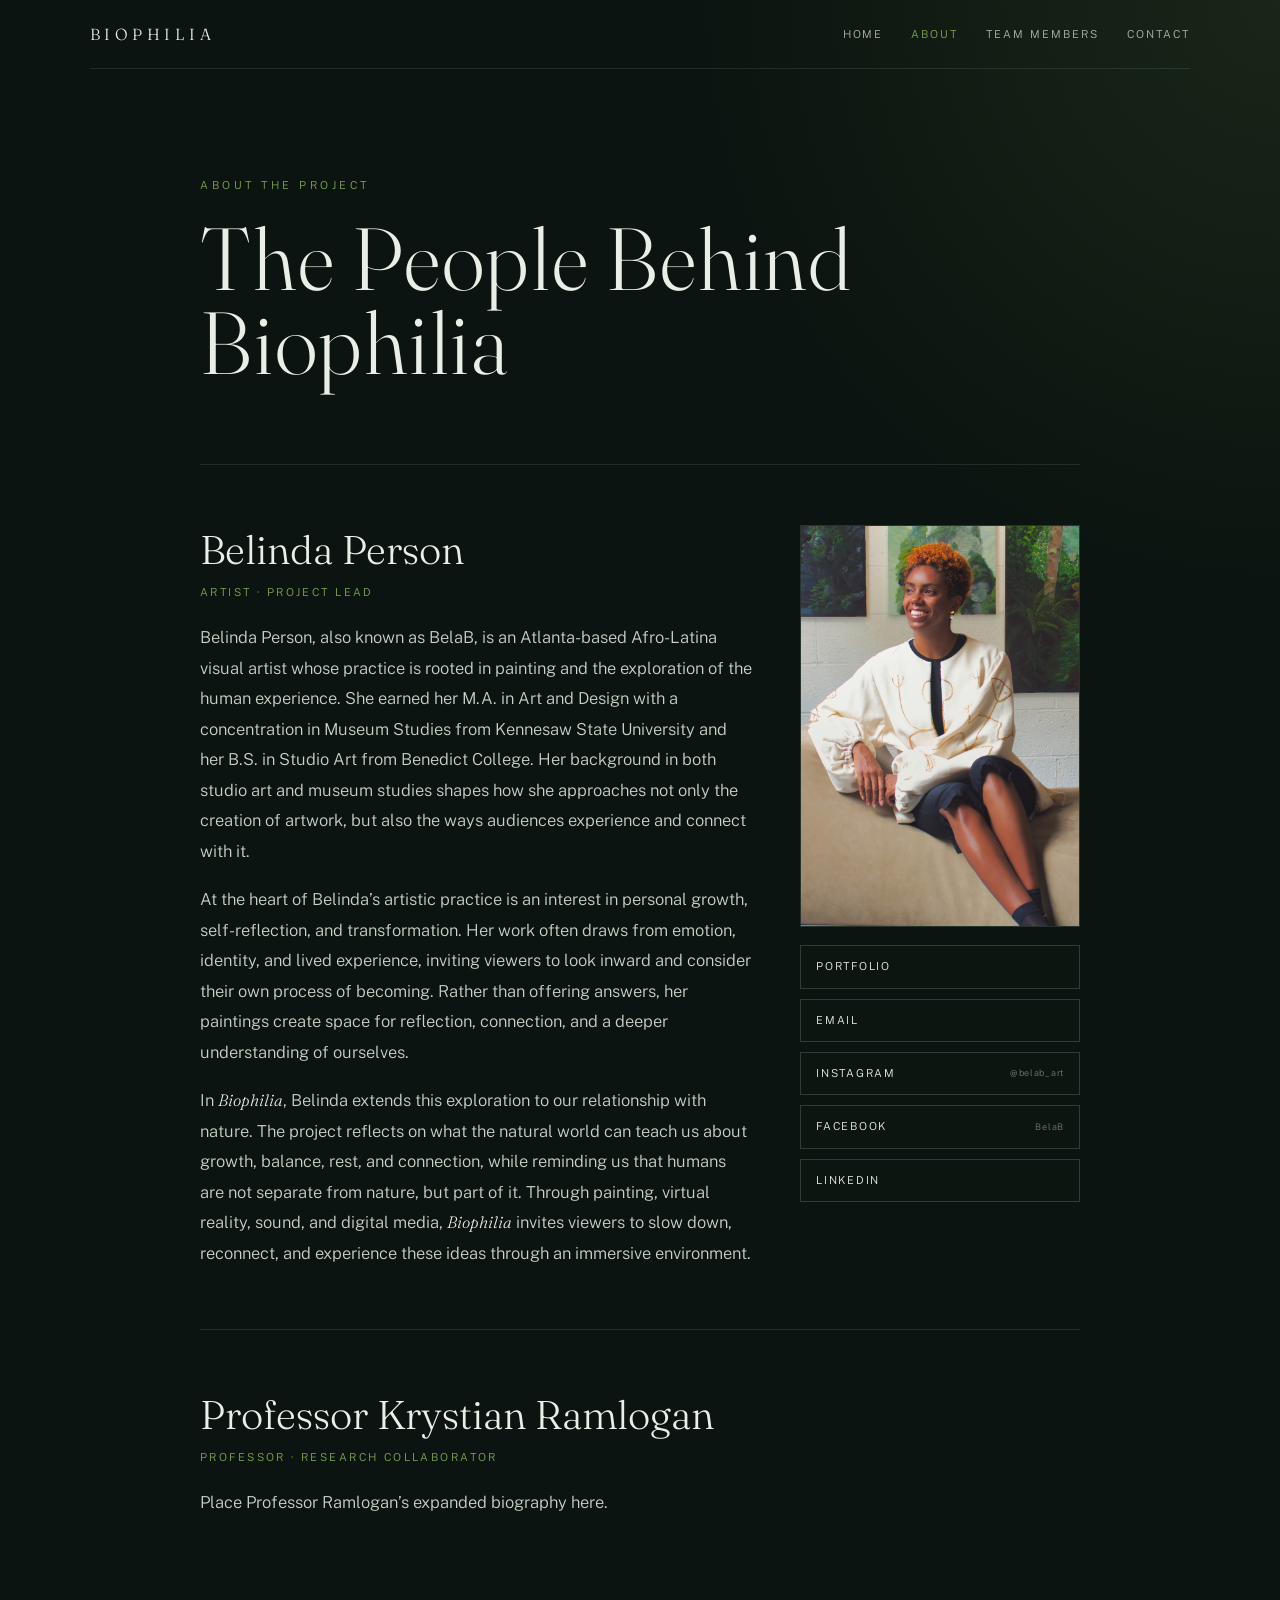
==== about/index.html @ f586a21e "Remove .html extensions from page URLs - Move static pages into directory-based routes - Update navi" ====
<!DOCTYPE html>
<html lang="en">
<head>
  <meta charset="UTF-8">
  <meta name="viewport" content="width=device-width, initial-scale=1.0">

  <title>About | Biophilia</title>

  <link rel="preconnect" href="https://fonts.googleapis.com">
  <link
    href="https://fonts.googleapis.com/css2?family=Fraunces:ital,opsz,wght@0,9..144,300;0,9..144,400;0,9..144,500;1,9..144,300&family=Public+Sans:wght@300;400;500&display=swap"
    rel="stylesheet"
  >
  <link rel="stylesheet" href="/styles.css">
</head>

<body class="content-page">

  <header class="site-header">
    <a class="site-logo" href="/">BIOPHILIA</a>

    <div class="site-menu">
      <input class="nav-toggle" id="nav-toggle" type="checkbox" aria-label="Toggle navigation">
      <label class="nav-toggle-label" for="nav-toggle"><span></span><span></span><span></span></label>
      <nav class="site-nav" aria-label="Main navigation">
        <a href="/">Home</a>
        <a href="/about/" aria-current="page">About</a>
        <a href="/team/">Team Members</a>
        <a href="/contact/" data-contact-open>Contact</a>
      </nav>
    </div>
  </header>

  <main class="page-main">
    <div class="eyebrow">About the Project</div>
    <h1 class="page-title">The People Behind Biophilia</h1>

    <section class="profile profile--with-photo">
      <div class="profile-copy">
        <h2>Belinda Person</h2>
        <div class="role">Artist · Project Lead</div>

        <p class="prose">
          Belinda Person, also known as BelaB, is an Atlanta-based Afro-Latina
          visual artist whose practice is rooted in painting and the exploration
          of the human experience. She earned her M.A. in Art and Design with a
          concentration in Museum Studies from Kennesaw State University and her
          B.S. in Studio Art from Benedict College. Her background in both studio
          art and museum studies shapes how she approaches not only the creation
          of artwork, but also the ways audiences experience and connect with it.
        </p>

        <p class="prose">
          At the heart of Belinda’s artistic practice is an interest in personal
          growth, self-reflection, and transformation. Her work often draws from
          emotion, identity, and lived experience, inviting viewers to look inward
          and consider their own process of becoming. Rather than offering
          answers, her paintings create space for reflection, connection, and a
          deeper understanding of ourselves.
        </p>

        <p class="prose">
          In <em>Biophilia</em>, Belinda extends this exploration to our
          relationship with nature. The project reflects on what the natural
          world can teach us about growth, balance, rest, and connection, while
          reminding us that humans are not separate from nature, but part of it.
          Through painting, virtual reality, sound, and digital media,
          <em>Biophilia</em> invites viewers to slow down, reconnect, and
          experience these ideas through an immersive environment.
        </p>
      </div>

      <aside class="profile-sidebar">
        <figure class="profile-photo">
          <img
            src="/belinda-shot4.jpg"
            alt="Portrait of Belinda Person"
          >
        </figure>

        <nav
          class="profile-links"
          aria-label="Belinda Person’s professional links"
        >
          <a
            href="https://artbelab.com/"
            target="_blank"
            rel="noopener noreferrer"
          >
            Portfolio
          </a>

          <a href="mailto:belabelinda@msn.com">
            Email
          </a>

          <a
            href="https://www.instagram.com/belab_art"
            target="_blank"
            rel="noopener noreferrer"
          >
            Instagram
            <span>@belab_art</span>
          </a>

          <a
            href="https://www.facebook.com/share/19UxDehoMR/?mibextid=wwXIfr"
            target="_blank"
            rel="noopener noreferrer"
          >
            Facebook
            <span>BelaB</span>
          </a>

          <a
            href="https://www.linkedin.com/in/belinda-belab-431279102"
            target="_blank"
            rel="noopener noreferrer"
          >
            LinkedIn
          </a>
        </nav>
      </aside>
    </section>

    <section class="profile">
      <h2>Professor Krystian Ramlogan</h2>
      <div class="role">Professor · Research Collaborator</div>

      <p class="prose">
        Place Professor Ramlogan’s expanded biography here.
      </p>
    </section>
  </main>

  <!-- ============ CONTACT POP-UP SHELL ============ -->
  <div class="contact-modal" id="contactModal" hidden>
    <div
      class="contact-modal__backdrop"
      data-contact-close
      aria-hidden="true"
    ></div>

    <div
      class="contact-modal__dialog"
      role="dialog"
      aria-modal="true"
      aria-label="Contact Biophilia"
    >
      <button
        class="contact-modal__close"
        type="button"
        data-contact-close
        aria-label="Close contact form"
      >
        ×
      </button>

      <iframe
        class="contact-modal__frame"
        id="contactFrame"
        title="Contact Biophilia"
        loading="lazy"
      ></iframe>
    </div>
  </div>

  <script src="/contact-modal.js"></script>

</body>
</html>
---- styles.css ----
:root{
  --pine:#0b1410;        /* deep forest dark */
  --moss:#7fa653;        /* living moss highlight */
  --mist:#c7d4c9;        /* pale fog */
  --lichen:#e9efe7;      /* near-white green */
  --bark:#8e7b8c;        /* mauve bark from the paintings */
  --ink:#101a14;
}
*{margin:0;padding:0;box-sizing:border-box}
html,body{height:100%;background:var(--pine);color:var(--lichen);font-family:'Public Sans',sans-serif;font-weight:300;-webkit-font-smoothing:antialiased}
#scene{position:fixed;inset:0;z-index:0}
canvas{display:block}

/* ---------- landing overlay ---------- */
#landing{position:fixed;inset:0;z-index:10;overflow-y:auto;background:linear-gradient(180deg,rgba(11,20,16,.42) 0%,rgba(11,20,16,.84) 46%,rgba(11,20,16,.97) 100%);transition:opacity 1.2s ease,visibility 1.2s}
#landing.hidden{opacity:0;visibility:hidden;pointer-events:none}
.wrap{max-width:880px;margin:0 auto;padding:0 28px}

.hero{min-height:92vh;display:flex;flex-direction:column;justify-content:center;padding:90px 0 60px}
.eyebrow{font-size:11px;letter-spacing:.32em;text-transform:uppercase;color:var(--moss);margin-bottom:26px}
h1{font-family:'Fraunces',serif;font-weight:300;font-size:clamp(58px,11vw,128px);letter-spacing:.08em;line-height:.95;color:var(--lichen)}
.hero p.lede{font-family:'Fraunces',serif;font-style:italic;font-weight:300;font-size:clamp(19px,2.6vw,26px);line-height:1.55;color:var(--mist);max-width:620px;margin-top:34px}
.hero .actions{margin-top:48px;display:flex;gap:16px;flex-wrap:wrap;align-items:center}
.btn{display:inline-block;border:1px solid var(--moss);color:var(--lichen);background:rgba(127,166,83,.10);padding:15px 34px;font-size:13px;letter-spacing:.22em;text-transform:uppercase;cursor:pointer;transition:background .3s,transform .3s;font-family:'Public Sans',sans-serif;text-decoration:none}
.btn:hover,.btn:focus-visible{background:rgba(127,166,83,.28);transform:translateY(-1px)}
.btn:focus-visible{outline:2px solid var(--moss);outline-offset:3px}
.scrollhint{font-size:11px;letter-spacing:.28em;text-transform:uppercase;color:rgba(199,212,201,.5)}

section{padding:70px 0;border-top:1px solid rgba(199,212,201,.12)}
h2{font-family:'Fraunces',serif;font-weight:300;font-size:clamp(28px,4vw,40px);margin-bottom:28px;color:var(--lichen)}
.prose{font-size:16.5px;line-height:1.85;color:var(--mist);max-width:640px}
.prose+.prose{margin-top:18px}
.prose em{font-family:'Fraunces',serif;color:var(--lichen)}

/* paintings list on landing */
.works{display:flex;flex-direction:column;gap:14px;margin-top:8px}
.work{display:grid;grid-template-columns:96px 1fr auto;gap:22px;align-items:center;padding:18px 20px;border:1px solid rgba(199,212,201,.14);background:rgba(16,26,20,.45);cursor:pointer;transition:border-color .3s,background .3s;text-align:left;color:inherit;font:inherit}
.work:hover,.work:focus-visible{border-color:var(--moss);background:rgba(127,166,83,.08)}
.work:focus-visible{outline:2px solid var(--moss);outline-offset:2px}
.work img{width:96px;height:76px;object-fit:cover;display:block;filter:saturate(.92)}
.work .ph{width:96px;height:76px;background:linear-gradient(135deg,#24372a,#42563a 60%,#2a3d2e)}
.work h3{font-family:'Fraunces',serif;font-weight:400;font-size:22px;letter-spacing:.06em}
.work .meta{font-size:12px;letter-spacing:.14em;text-transform:uppercase;color:rgba(199,212,201,.62);margin-top:6px}
.work .go{font-size:11px;letter-spacing:.24em;text-transform:uppercase;color:var(--moss);white-space:nowrap}

/* VR promo module */
.vr-video{position:relative;margin-top:8px;border:1px solid rgba(199,212,201,.16);background:#000;overflow:hidden}
.vr-video video{display:block;width:100%;height:auto}
.vr-tag{position:absolute;left:16px;bottom:14px;font-size:11px;letter-spacing:.22em;text-transform:uppercase;color:var(--lichen);background:rgba(11,20,16,.6);backdrop-filter:blur(6px);padding:8px 14px;border:1px solid rgba(199,212,201,.2)}
#vr .prose{margin-top:26px}
#vr .actions{margin-top:30px;display:flex;gap:16px;flex-wrap:wrap;align-items:center}

.people{display:grid;grid-template-columns:repeat(auto-fit,minmax(260px,1fr));gap:34px;margin-top:6px}
.person h3{font-family:'Fraunces',serif;font-weight:400;font-size:21px;margin-bottom:4px}
.person .role{font-size:11.5px;letter-spacing:.22em;text-transform:uppercase;color:var(--moss);margin-bottom:14px}
.person p{font-size:15px;line-height:1.75;color:var(--mist)}
footer{padding:46px 0 70px;border-top:1px solid rgba(199,212,201,.12);font-size:12px;letter-spacing:.16em;text-transform:uppercase;color:rgba(199,212,201,.45);line-height:2}

/* ---------- tour UI ---------- */
#tourUI{position:fixed;inset:0;z-index:5;pointer-events:none;opacity:0;transition:opacity 1s ease .6s}
#tourUI.active{opacity:1}
#tourUI .topbar{position:absolute;top:0;left:0;right:0;display:flex;justify-content:space-between;align-items:center;padding:20px 26px;pointer-events:none}
#tourUI .brand{border:0;padding:0;background:transparent;font-family:'Fraunces',serif;letter-spacing:.3em;font-size:15px;color:var(--lichen);cursor:pointer;pointer-events:auto}
#tourUI .brand:hover,#tourUI .brand:focus-visible{color:var(--moss)}
#tourUI .topbtns{display:flex;gap:10px;pointer-events:auto}
.icobtn{border:1px solid rgba(199,212,201,.3);background:rgba(11,20,16,.55);color:var(--lichen);font-size:11px;letter-spacing:.18em;text-transform:uppercase;padding:10px 16px;cursor:pointer;transition:border-color .3s,background .3s;font-family:'Public Sans',sans-serif}
.icobtn:hover{border-color:var(--moss)}
.icobtn[aria-pressed="true"]{background:rgba(127,166,83,.22);border-color:var(--moss)}

#nav{position:absolute;bottom:24px;left:50%;transform:translateX(-50%);display:flex;gap:8px;max-width:calc(100vw - 24px);overflow-x:auto;pointer-events:auto;background:rgba(11,20,16,.6);backdrop-filter:blur(8px);padding:8px;border:1px solid rgba(199,212,201,.18)}
#nav button{border:none;background:transparent;color:rgba(233,239,231,.75);font-size:11.5px;letter-spacing:.18em;text-transform:uppercase;padding:11px 16px;cursor:pointer;font-family:'Public Sans',sans-serif;transition:background .25s,color .25s}
#nav button:hover{color:var(--lichen)}
#nav button.cur{background:rgba(127,166,83,.25);color:var(--lichen)}

#hint{position:absolute;right:24px;bottom:88px;font-size:10px;letter-spacing:.16em;text-transform:uppercase;text-align:right;color:rgba(199,212,201,.55);white-space:nowrap}

/* didactic panel — gallery wall label */
#panel{position:absolute;top:0;left:0;height:100%;width:min(500px,100%);background:rgba(13,22,17,.92);backdrop-filter:blur(14px);border-right:1px solid rgba(199,212,201,.16);padding:84px 38px 38px;transform:translateX(-102%);transition:transform .7s cubic-bezier(.22,1,.3,1);pointer-events:auto;overflow-y:auto}
#panel.open{transform:translateX(0)}
#panel .eyebrow{margin-bottom:14px}
#panel h3{font-family:'Fraunces',serif;font-weight:300;font-size:42px;letter-spacing:.08em;margin-bottom:8px}
#panel .dims{font-size:12px;letter-spacing:.2em;text-transform:uppercase;color:rgba(199,212,201,.6);margin-bottom:30px}
#panel blockquote{font-family:'Fraunces',serif;font-style:italic;font-weight:300;font-size:21px;line-height:1.65;white-space:pre-line;color:var(--mist);border-left:2px solid var(--moss);padding-left:20px}
#panel .ctx{margin-top:30px;font-size:14.5px;line-height:1.8;color:rgba(199,212,201,.85)}
#panel .pvr{margin-top:30px}
#panel .pvr-label{font-size:11px;letter-spacing:.22em;text-transform:uppercase;color:var(--moss);margin-bottom:12px}
#panel .pvr video{display:block;width:100%;height:auto;border:1px solid rgba(199,212,201,.16);background:#000}
#panel .close{position:absolute;top:22px;right:22px;border:1px solid rgba(199,212,201,.3);background:transparent;color:var(--lichen);width:38px;height:38px;font-size:16px;cursor:pointer}
#panel .close:hover{border-color:var(--moss)}

@media (max-width:640px){
  #panel{width:100%;padding:72px 26px 90px}
  #panel h3{font-size:32px}
  #hint{display:none}
  .work{grid-template-columns:72px 1fr;gap:14px}
  .work .go{display:none}
  .work img,.work .ph{width:72px;height:58px}
}
@media (prefers-reduced-motion: reduce){
  *{transition-duration:.01ms!important;animation:none!important}
}

/* ---------- main website navigation ---------- */

.site-header {
  position: relative;
  z-index: 20;
  width: min(1100px, calc(100% - 56px));
  margin: 0 auto;
  padding: 24px 0;

  display: flex;
  align-items: center;
  justify-content: space-between;

  border-bottom: 1px solid rgba(199, 212, 201, 0.12);
}

.site-logo {
  color: var(--lichen);
  font-family: "Fraunces", serif;
  font-size: 16px;
  letter-spacing: 0.28em;
  text-decoration: none;
  transition: color 0.25s ease;
}

.site-logo:hover,
.site-logo:focus-visible {
  color: var(--moss);
}

.site-nav {
  display: flex;
  gap: 28px;
}

.site-menu {
  display: contents;
}

.nav-toggle {
  position: absolute;
  opacity: 0;
  pointer-events: none;
}

.nav-toggle-label {
  display: none;
}

.site-nav a {
  color: rgba(233, 239, 231, 0.72);
  font-size: 11px;
  letter-spacing: 0.18em;
  text-decoration: none;
  text-transform: uppercase;
  transition: color 0.25s ease;
}

.site-nav a:hover,
.site-nav a:focus-visible,
.site-nav a[aria-current="page"] {
  color: var(--moss);
}

@media (max-width: 640px) {
  .site-header {
    width: calc(100% - 40px);
  }

  .site-menu {
    display: block;
  }

  .nav-toggle-label {
    display: flex;
    width: 42px;
    height: 42px;
    flex-direction: column;
    align-items: center;
    justify-content: center;
    gap: 5px;
    border: 1px solid rgba(199, 212, 201, 0.3);
    cursor: pointer;
  }

  .nav-toggle:focus-visible + .nav-toggle-label {
    outline: 2px solid var(--moss);
    outline-offset: 3px;
  }

  .nav-toggle-label span {
    width: 18px;
    height: 1px;
    background: var(--lichen);
    transition: transform .2s, opacity .2s;
  }

  .nav-toggle:checked + .nav-toggle-label span:first-child {
    transform: translateY(6px) rotate(45deg);
  }

  .nav-toggle:checked + .nav-toggle-label span:nth-child(2) {
    opacity: 0;
  }

  .nav-toggle:checked + .nav-toggle-label span:last-child {
    transform: translateY(-6px) rotate(-45deg);
  }

  .site-nav {
    position: absolute;
    top: calc(100% + 1px);
    right: 0;
    width: min(260px, calc(100vw - 40px));
    display: none;
    flex-direction: column;
    gap: 0;
    padding: 10px;
    border: 1px solid rgba(199, 212, 201, 0.18);
    background: rgba(11, 20, 16, 0.96);
    backdrop-filter: blur(12px);
  }

  .nav-toggle:checked ~ .site-nav {
    display: flex;
  }

  .site-nav a {
    padding: 14px 12px;
    font-size: 11px;
    letter-spacing: 0.16em;
  }
}

/* ---------- standard information pages ---------- */

.content-page {
  min-height: 100%;
  overflow-y: auto;
  background:
    radial-gradient(circle at top right, rgba(127,166,83,.12), transparent 38%),
    var(--pine);
}

.page-main {
  width: min(880px, calc(100% - 56px));
  margin: 0 auto;
  padding: 110px 0 90px;
}

.page-title {
  max-width: 780px;
  margin-bottom: 80px;
  font-size: clamp(48px, 8vw, 88px);
  letter-spacing: 0.02em;
}

.profile {
  padding: 60px 0;
}

.profile .role {
  margin: -16px 0 24px;
  color: var(--moss);
  font-size: 11px;
  letter-spacing: 0.22em;
  text-transform: uppercase;
}

@media (max-width: 640px) {
  .page-main {
    width: calc(100% - 40px);
    padding-top: 70px;
  }

  .page-title {
    margin-bottom: 50px;
  }
}

/* ---------- Belinda biography and portrait ---------- */

.profile.profile--with-photo {
  display: grid;
  grid-template-columns: minmax(0, 1fr) 280px;
  gap: 48px;
  align-items: start;
}

.profile.profile--with-photo .profile-copy {
  min-width: 0;
}

.profile.profile--with-photo .profile-copy .prose {
  max-width: none;
}

.profile.profile--with-photo .profile-photo {
  width: 280px;
  max-width: 100%;
  margin: 0;
  justify-self: end;
}

.profile.profile--with-photo .profile-photo img {
  display: block;
  width: 100%;
  height: auto;
  max-height: 420px;
  object-fit: cover;
  border: 1px solid rgba(199, 212, 201, 0.16);
}

@media (max-width: 700px) {
  .profile.profile--with-photo {
    grid-template-columns: 1fr;
    gap: 36px;
  }

  .profile.profile--with-photo .profile-photo {
    width: 260px;
    justify-self: start;
  }
}

/* ---------- profile sidebar links ---------- */

.profile-sidebar {
  width: 280px;
  max-width: 100%;
  justify-self: end;
}

.profile-sidebar .profile-photo {
  width: 100%;
}

.profile-links {
  display: flex;
  flex-direction: column;
  gap: 10px;
  margin-top: 18px;
}

.profile-links a {
  display: flex;
  align-items: center;
  justify-content: space-between;
  gap: 14px;

  width: 100%;
  padding: 13px 15px;

  border: 1px solid rgba(199, 212, 201, 0.2);
  background: rgba(16, 26, 20, 0.42);
  color: var(--lichen);

  font-family: "Public Sans", sans-serif;
  font-size: 11px;
  letter-spacing: 0.16em;
  line-height: 1.4;
  text-decoration: none;
  text-transform: uppercase;

  transition:
    border-color 0.25s ease,
    background 0.25s ease,
    color 0.25s ease;
}

.profile-links a span {
  color: rgba(199, 212, 201, 0.55);
  font-size: 9px;
  letter-spacing: 0.08em;
  text-transform: none;
}

.profile-links a:hover,
.profile-links a:focus-visible {
  border-color: var(--moss);
  background: rgba(127, 166, 83, 0.12);
  color: var(--moss);
}

.profile-links a:focus-visible {
  outline: 2px solid var(--moss);
  outline-offset: 3px;
}

@media (max-width: 700px) {
  .profile-sidebar {
    width: 280px;
    justify-self: start;
  }
}

/* ---------- contact modal ---------- */

body.contact-modal-open {
  overflow: hidden;
}

.contact-modal[hidden] {
  display: none;
}

.contact-modal {
  position: fixed;
  inset: 0;
  z-index: 10000;
  display: grid;
  place-items: center;
  padding: 24px;
  opacity: 0;
  visibility: hidden;
  transition: opacity .25s ease, visibility .25s ease;
}

.contact-modal.is-open {
  opacity: 1;
  visibility: visible;
}

.contact-modal__backdrop {
  position: absolute;
  inset: 0;
  background: rgba(5, 10, 7, .82);
  backdrop-filter: blur(8px);
  cursor: pointer;
}

.contact-modal__dialog {
  position: relative;
  z-index: 1;
  width: min(680px, 100%);
  height: min(760px, calc(100vh - 48px));
  overflow: hidden;
  border: 1px solid rgba(199, 212, 201, .22);
  background: var(--pine);
  box-shadow: 0 30px 90px rgba(0, 0, 0, .55);
  transform: translateY(22px) scale(.985);
  transition: transform .25s ease;
}

.contact-modal.is-open .contact-modal__dialog {
  transform: translateY(0) scale(1);
}

.contact-modal__close {
  position: absolute;
  top: 18px;
  right: 18px;
  z-index: 2;
  width: 40px;
  height: 40px;
  border: 1px solid rgba(199, 212, 201, .32);
  background: rgba(11, 20, 16, .88);
  color: var(--lichen);
  font-family: "Public Sans", sans-serif;
  font-size: 24px;
  line-height: 1;
  cursor: pointer;
  transition: border-color .25s ease, background .25s ease;
}

.contact-modal__close:hover,
.contact-modal__close:focus-visible {
  border-color: var(--moss);
  background: rgba(127, 166, 83, .22);
}

.contact-modal__close:focus-visible {
  outline: 2px solid var(--moss);
  outline-offset: 3px;
}

.contact-modal__frame {
  display: block;
  width: 100%;
  height: 100%;
  border: 0;
  background: var(--pine);
}

/* ---------- contact page and form ---------- */

.contact-page {
  min-height: 100%;
  overflow-y: auto;
  background:
    radial-gradient(circle at top right, rgba(127, 166, 83, .13), transparent 42%),
    var(--pine);
}

.contact-content {
  width: min(560px, calc(100% - 56px));
  margin: 0 auto;
  padding: 64px 0 54px;
}

.contact-content h1 {
  margin-bottom: 24px;
  font-size: clamp(42px, 8vw, 66px);
  letter-spacing: .02em;
  line-height: 1;
}

.contact-intro {
  max-width: 500px;
  margin-bottom: 36px;
  color: var(--mist);
  font-size: 15px;
  line-height: 1.75;
}

.contact-form {
  display: grid;
  gap: 22px;
}

.contact-form__field {
  display: grid;
  gap: 9px;
}

.contact-form__field label {
  color: var(--moss);
  font-size: 10px;
  font-weight: 400;
  letter-spacing: .22em;
  text-transform: uppercase;
}

.contact-form__field input,
.contact-form__field textarea {
  width: 100%;
  padding: 13px 14px;
  border: 1px solid rgba(199, 212, 201, .22);
  border-radius: 0;
  outline: none;
  background: rgba(16, 26, 20, .56);
  color: var(--lichen);
  font: inherit;
  font-weight: 300;
  transition: border-color .25s ease, background .25s ease;
}

.contact-form__field input:focus,
.contact-form__field textarea:focus {
  border-color: var(--moss);
  background: rgba(127, 166, 83, .08);
}

.contact-form__field textarea {
  min-height: 132px;
  resize: vertical;
}

.contact-form__submit {
  justify-self: start;
  margin-top: 4px;
}

.contact-form__submit:disabled {
  cursor: wait;
  opacity: .6;
  transform: none;
}

.contact-form__status {
  min-height: 1.5em;
  color: var(--mist);
  font-size: 13px;
  line-height: 1.5;
}

.contact-form__status.is-success {
  color: var(--moss);
}

.contact-form__status.is-error {
  color: #e09a9a;
}

@media (max-width: 640px) {
  .contact-modal {
    padding: 10px;
  }

  .contact-modal__dialog {
    height: calc(100vh - 20px);
  }

  .contact-content {
    width: calc(100% - 40px);
    padding: 62px 0 42px;
  }
}
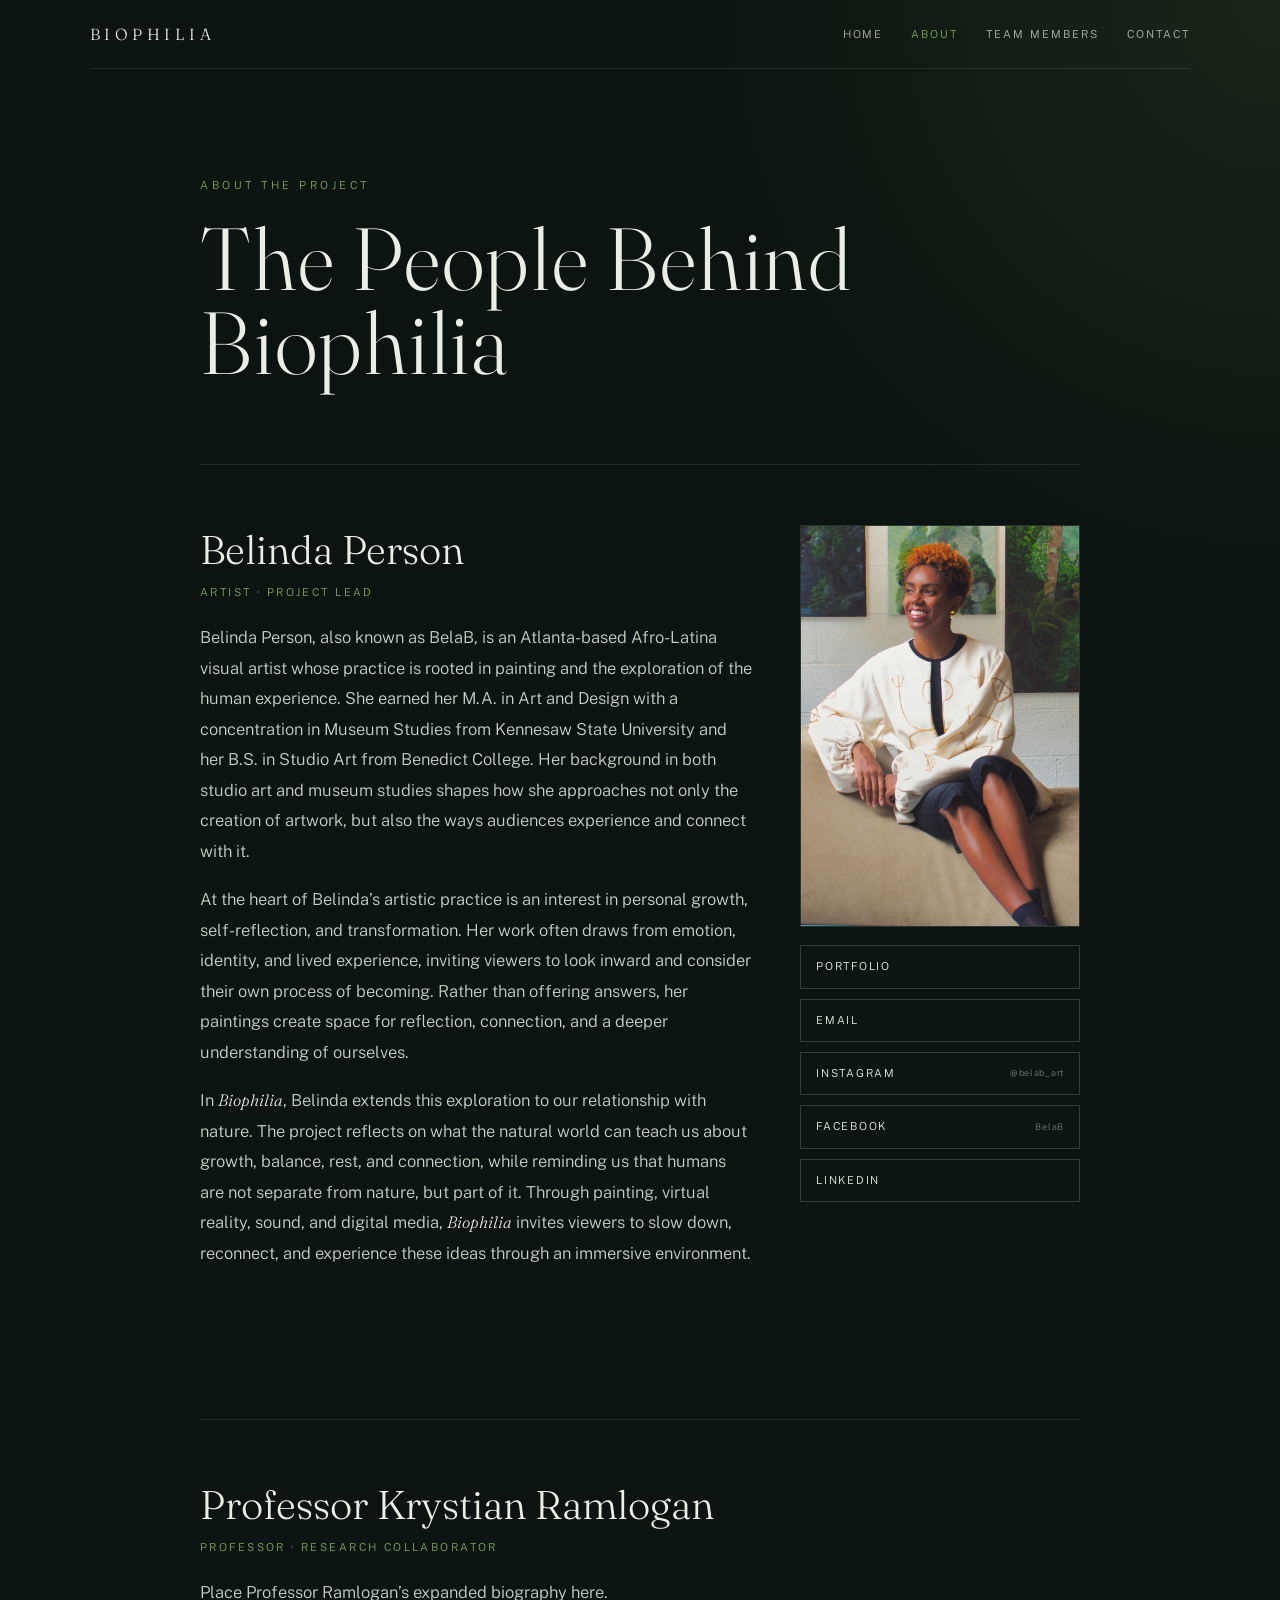
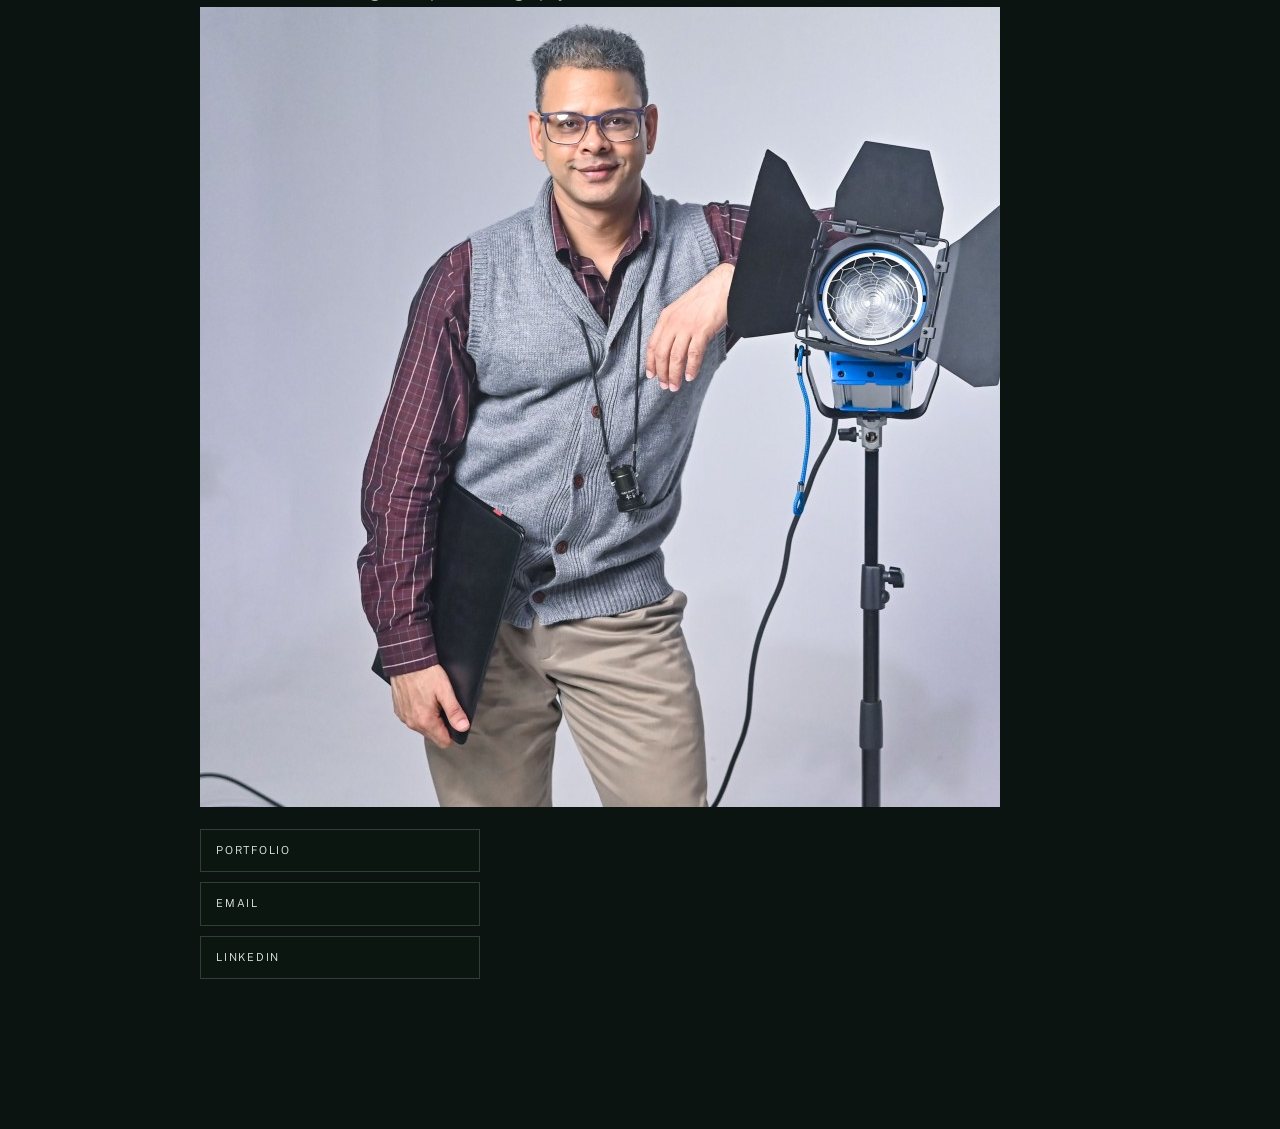
==== commit b9036274: "Update index.html" ====
--- a/about/index.html
+++ b/about/index.html
@@ -130,6 +130,41 @@
       <p class="prose">
         Place Professor Ramlogan’s expanded biography here.
       </p>
+
+      <aside class="profile-sidebar">
+        <figure class="profile-photo">
+          <img
+            src="/RamloganHeadshot.jpeg"
+            alt="Portrait of Krystian Ramlogan"
+          >
+        </figure>
+
+        <nav
+          class="profile-links"
+          aria-label="Krystian Ramlogan’s professional links"
+        >
+          <a
+            href="https://vimeo.com/krystian"
+            target="_blank"
+            rel="noopener noreferrer"
+          >
+            Portfolio
+          </a>
+
+          <a href="mailto:kramlogan3@gatech.edu">
+            Email
+          </a>
+
+          <a
+            href="https://www.linkedin.com/in/krystianramlogan/"
+            target="_blank"
+            rel="noopener noreferrer"
+          >
+            LinkedIn
+          </a>
+        </nav>
+      </aside>
+      
     </section>
   </main>
 
--- a/styles.css
+++ b/styles.css
@@ -598,3 +598,44 @@
     padding: 62px 0 42px;
   }
 }
+
+/* ---------- team section headings ---------- */
+
+.section-heading {
+  position: relative;
+  margin: 0 0 52px;
+  padding: 0 0 24px;
+
+  color: var(--lichen);
+  font-family: "Fraunces", serif;
+  font-size: clamp(38px, 5vw, 58px);
+  font-weight: 300;
+  letter-spacing: 0.01em;
+  line-height: 1.08;
+}
+
+.section-heading::after {
+  content: "";
+  position: absolute;
+  bottom: 0;
+  left: 0;
+
+  width: 72px;
+  height: 2px;
+  background: var(--moss);
+}
+
+.page-main > section + section {
+  margin-top: 90px;
+}
+
+@media (max-width: 640px) {
+  .section-heading {
+    margin-bottom: 38px;
+    font-size: clamp(32px, 10vw, 44px);
+  }
+
+  .page-main > section + section {
+    margin-top: 65px;
+  }
+}
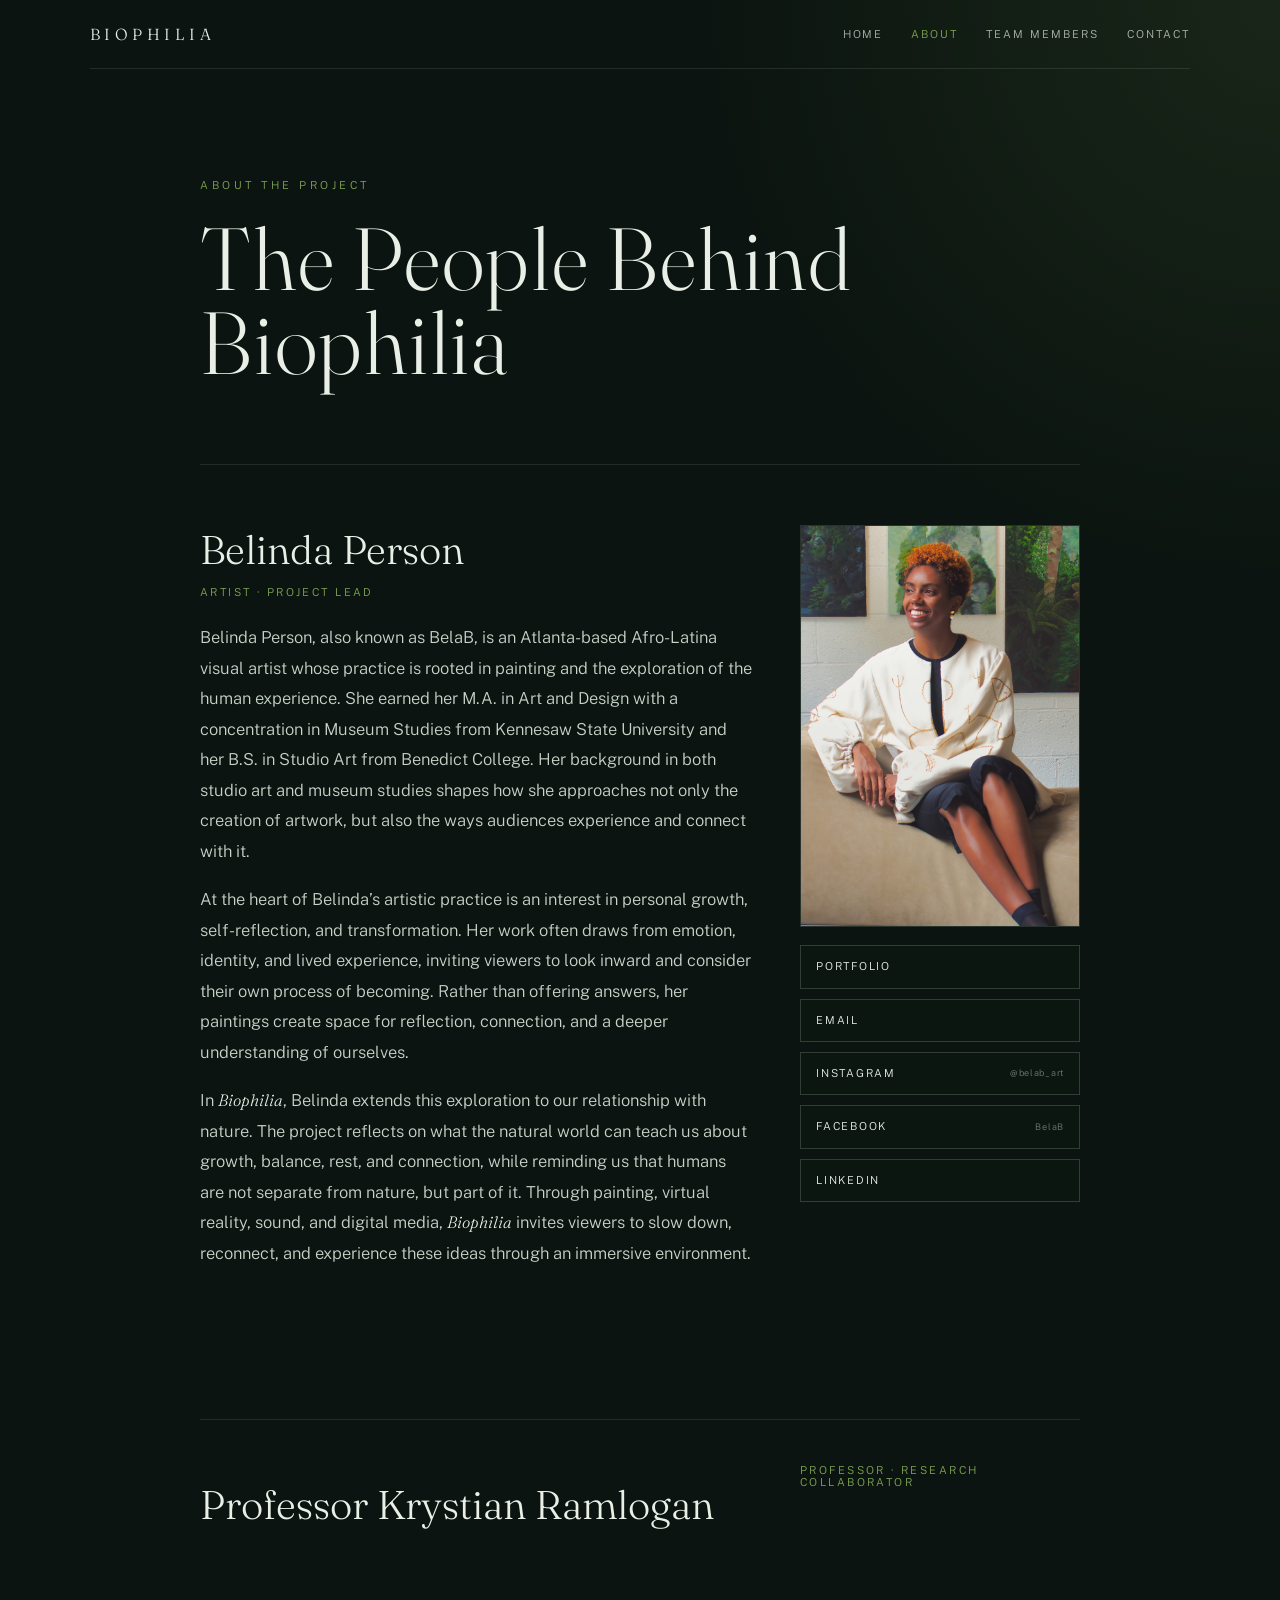
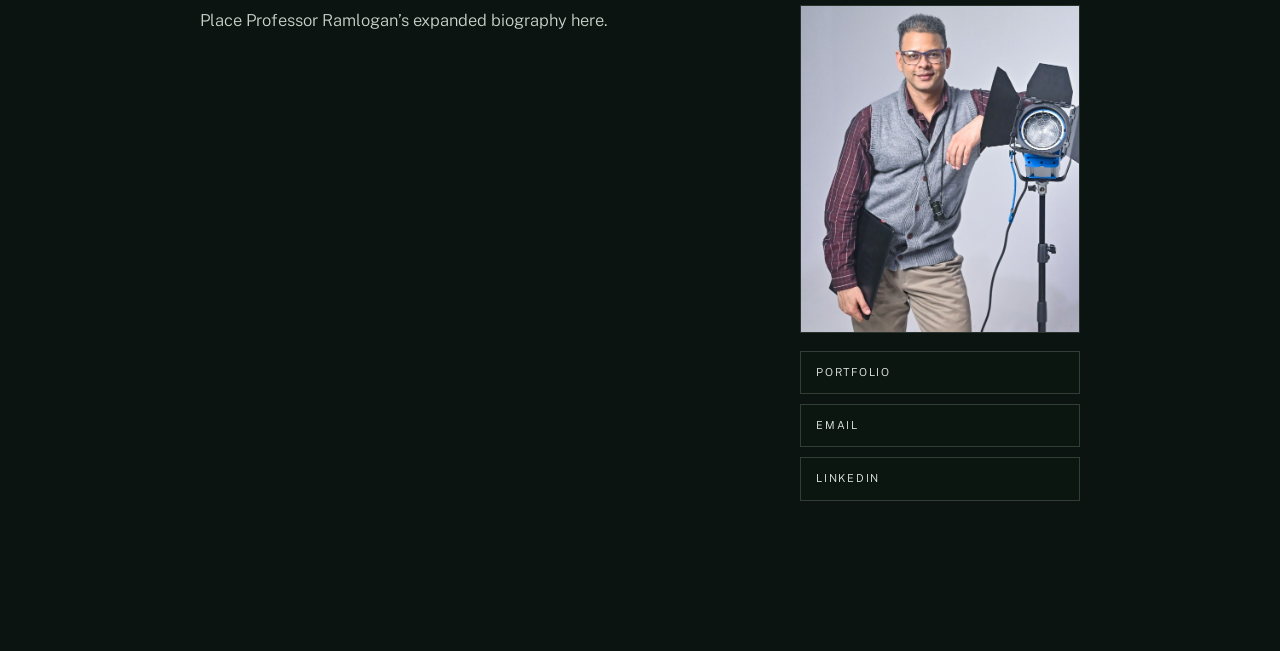
==== commit 6473489c: "Update index.html" ====
--- a/about/index.html
+++ b/about/index.html
@@ -123,7 +123,7 @@
       </aside>
     </section>
 
-    <section class="profile">
+    <section class="profile profile--with-photo">
       <h2>Professor Krystian Ramlogan</h2>
       <div class="role">Professor · Research Collaborator</div>
 
@@ -134,7 +134,7 @@
       <aside class="profile-sidebar">
         <figure class="profile-photo">
           <img
-            src="/RamloganHeadshot.jpeg"
+            src="/RamloganShot.png"
             alt="Portrait of Krystian Ramlogan"
           >
         </figure>
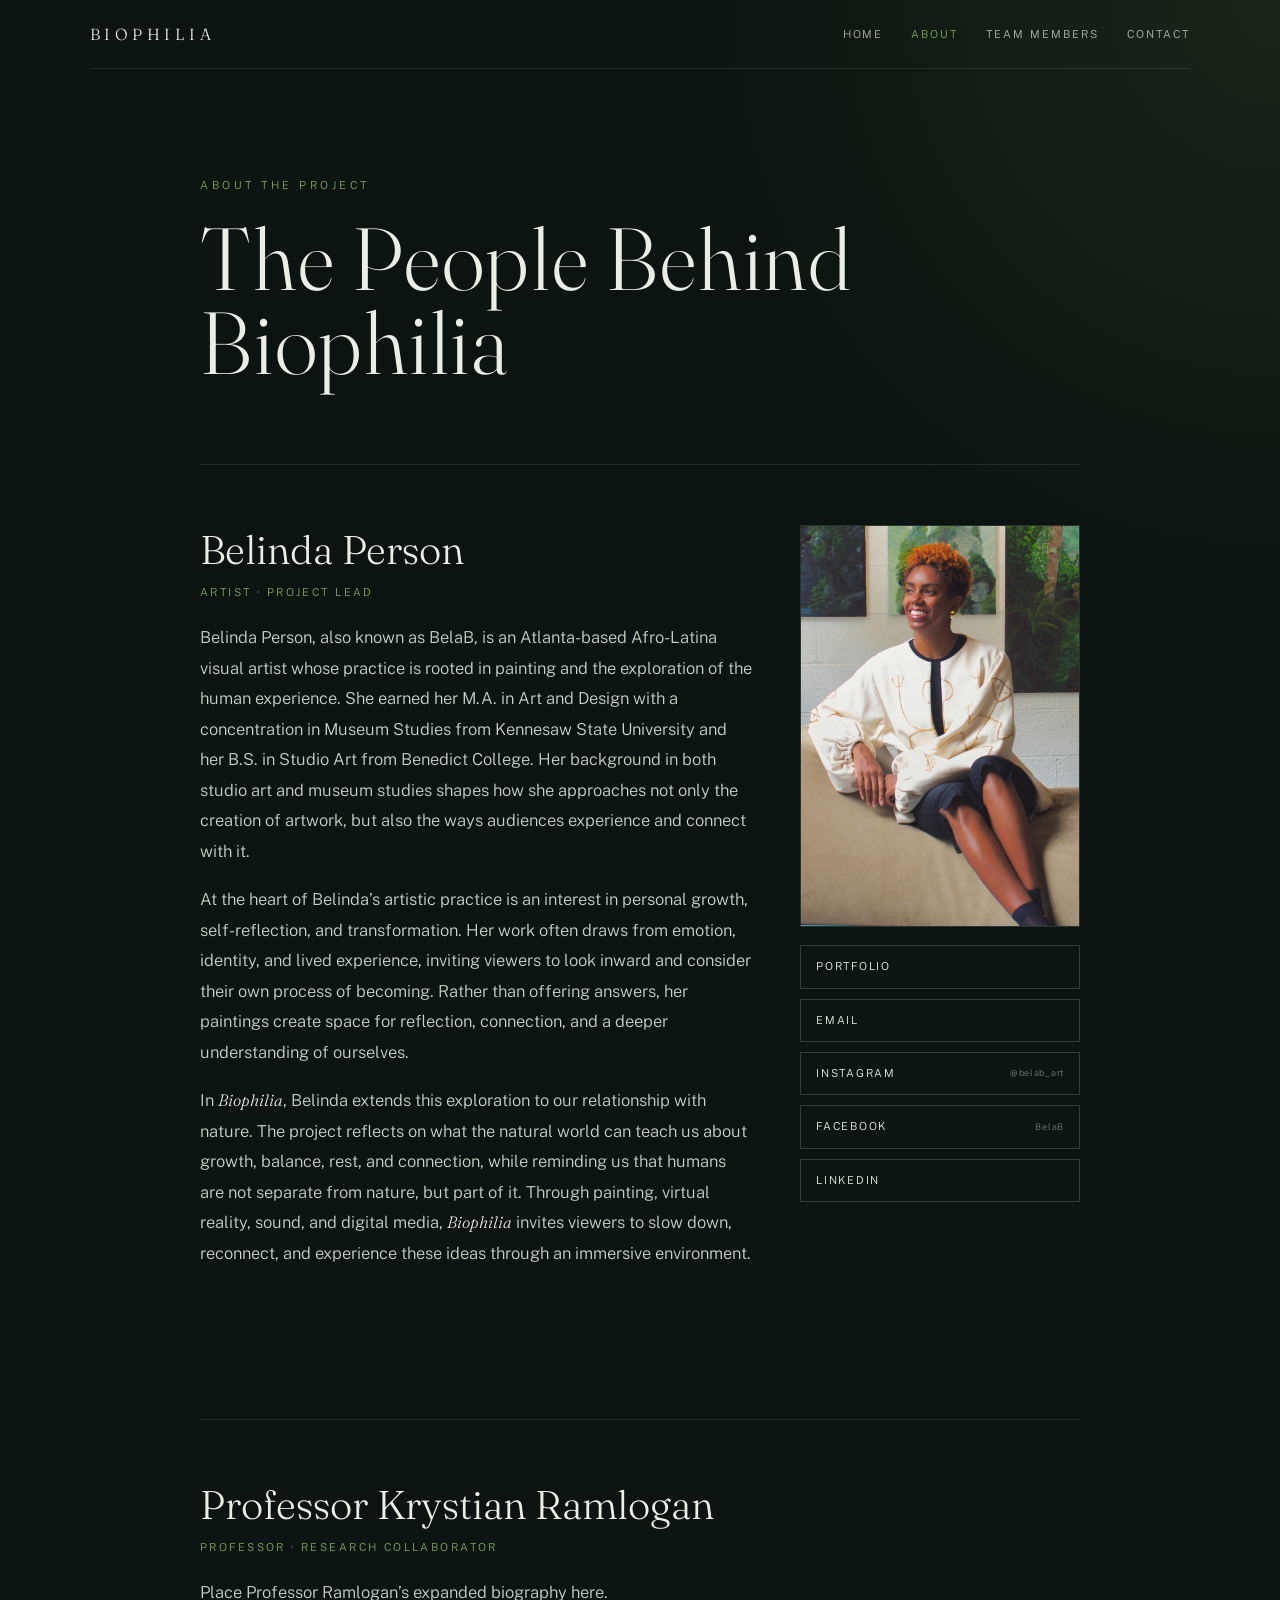
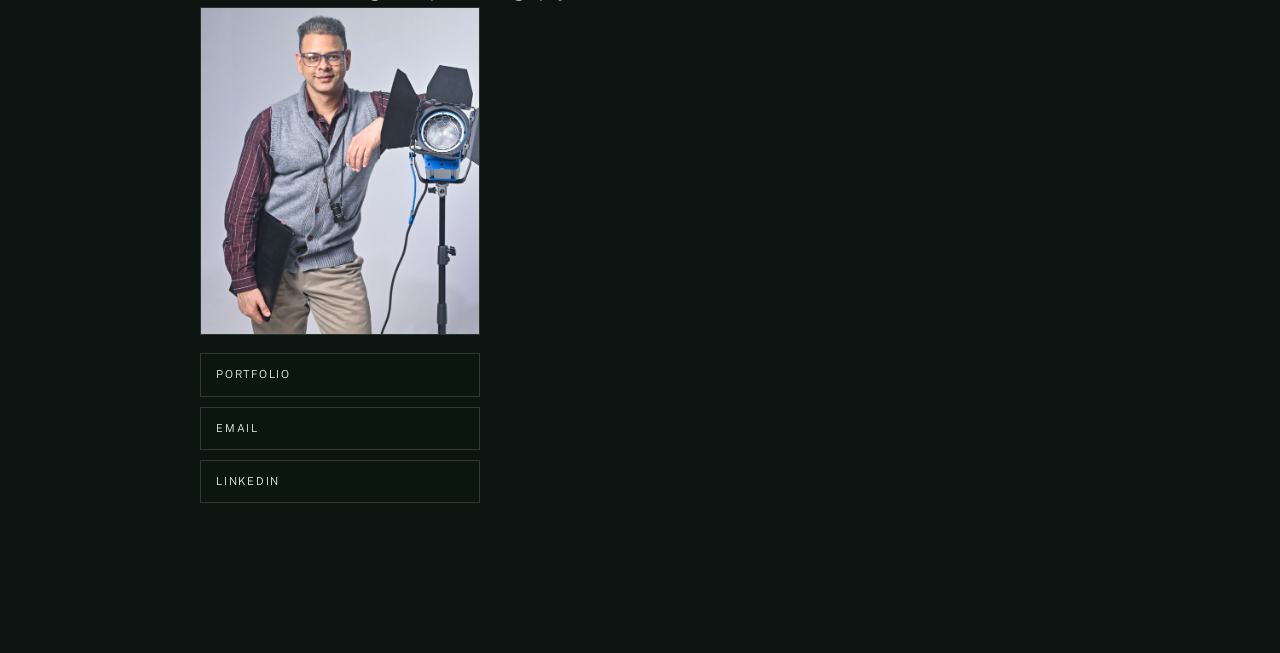
==== commit aef58b4a: "Update index.html" ====
--- a/about/index.html
+++ b/about/index.html
@@ -124,8 +124,9 @@
     </section>
 
     <section class="profile profile--with-photo">
-      <h2>Professor Krystian Ramlogan</h2>
-      <div class="role">Professor · Research Collaborator</div>
+      <div class="profile-copy">
+        <h2>Professor Krystian Ramlogan</h2>
+        <div class="role">Professor · Research Collaborator</div>
 
       <p class="prose">
         Place Professor Ramlogan’s expanded biography here.
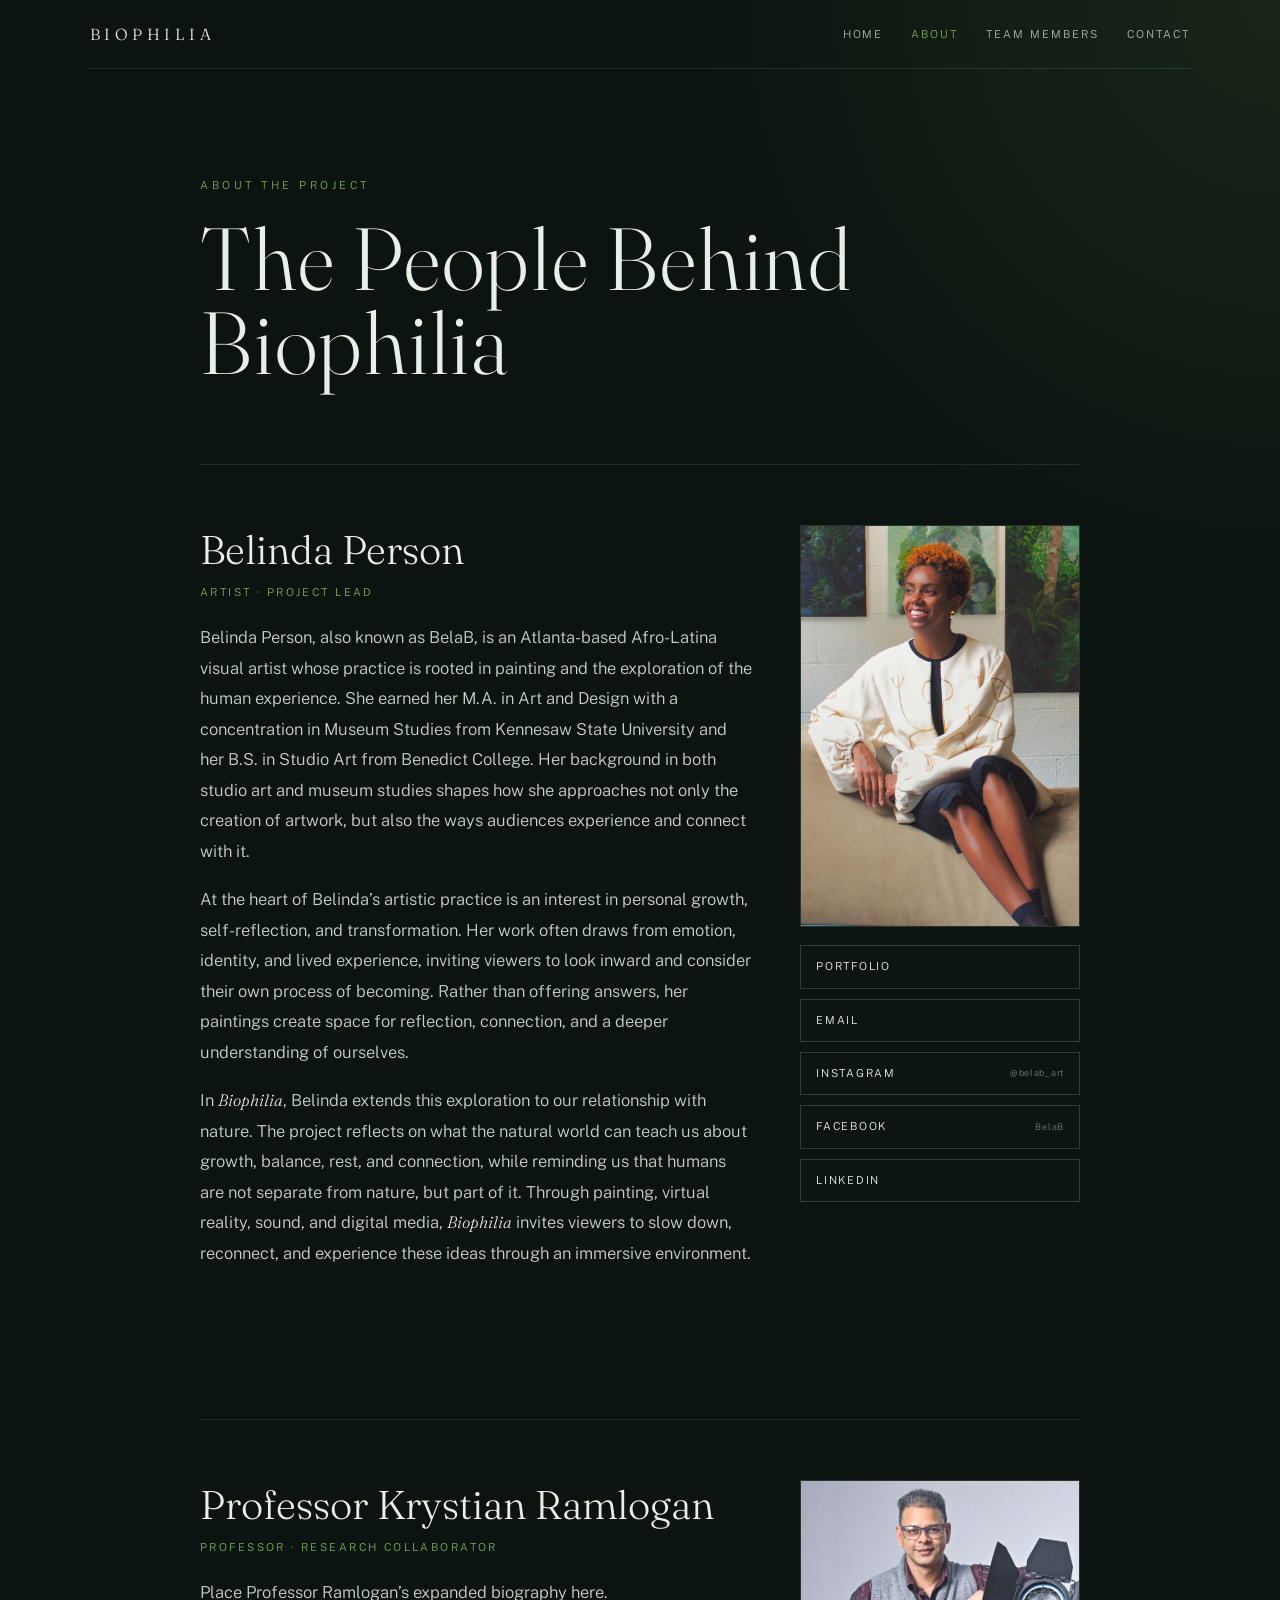
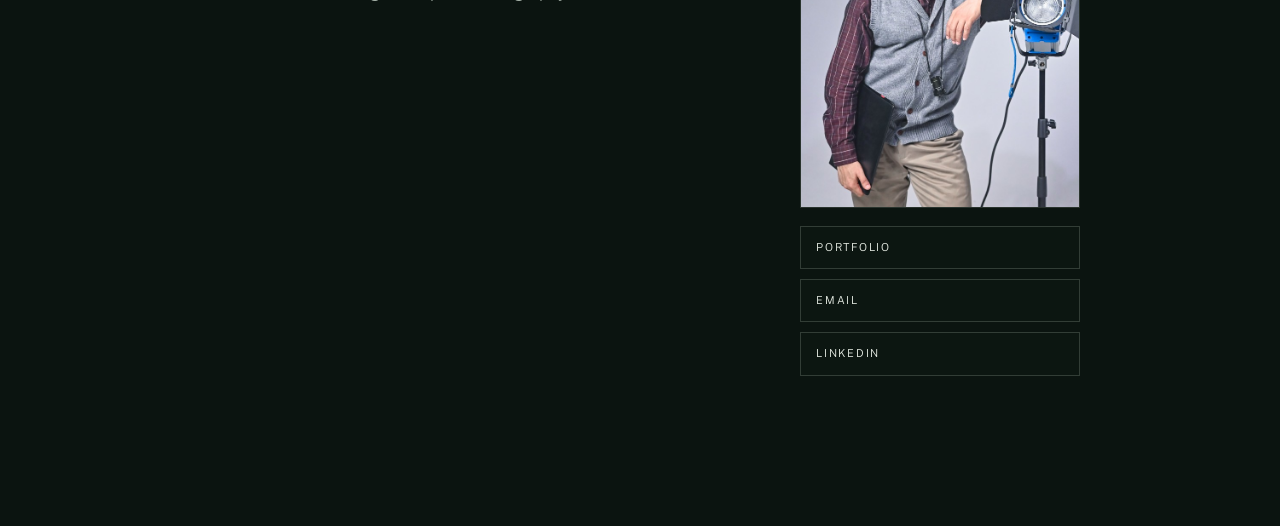
==== commit 04236e0f: "Update index.html" ====
--- a/about/index.html
+++ b/about/index.html
@@ -131,6 +131,7 @@
       <p class="prose">
         Place Professor Ramlogan’s expanded biography here.
       </p>
+      </div>
 
       <aside class="profile-sidebar">
         <figure class="profile-photo">
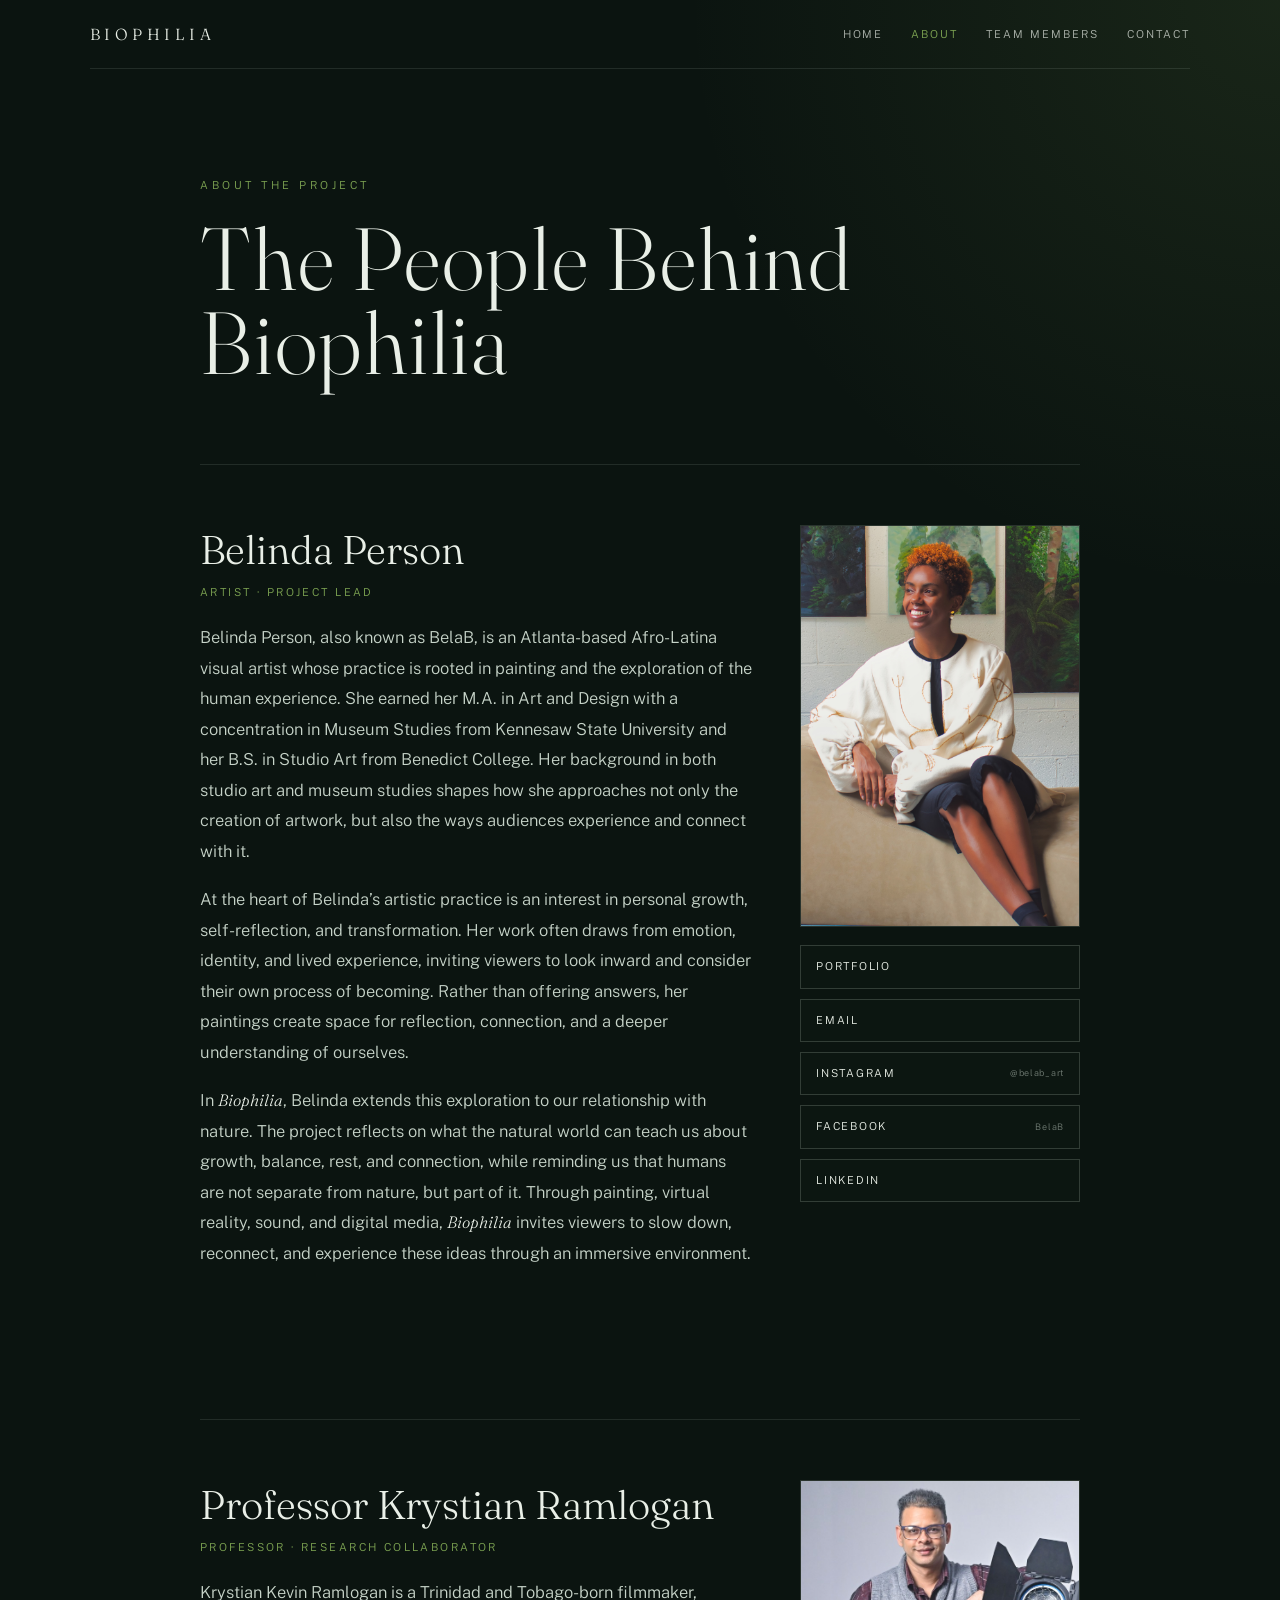
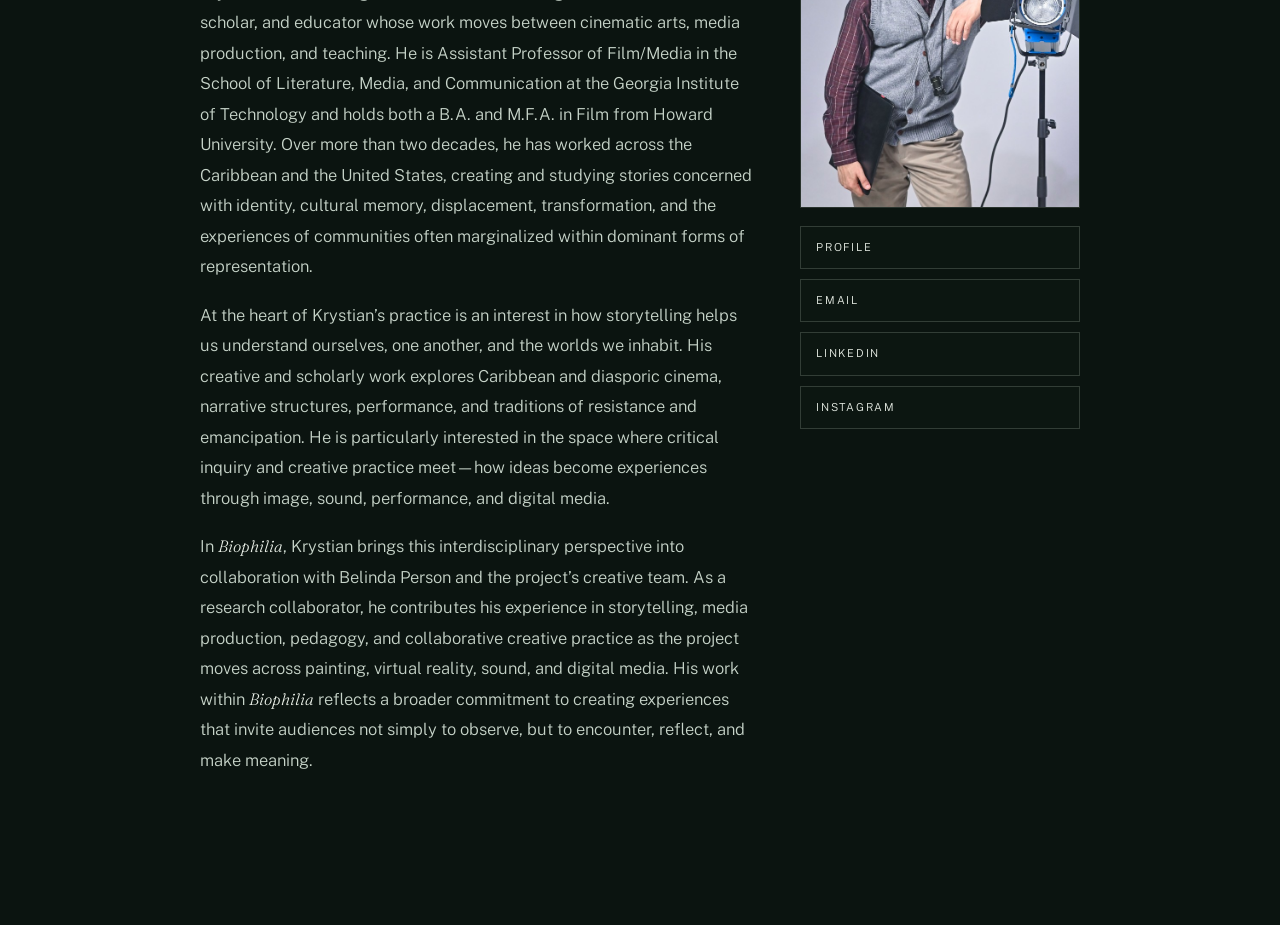
==== commit cc8a8ed4: "Update index.html" ====
--- a/about/index.html
+++ b/about/index.html
@@ -128,9 +128,36 @@
         <h2>Professor Krystian Ramlogan</h2>
         <div class="role">Professor · Research Collaborator</div>
 
-      <p class="prose">
-        Place Professor Ramlogan’s expanded biography here.
-      </p>
+        <p class="prose">
+          Krystian Kevin Ramlogan is a Trinidad and Tobago-born filmmaker, scholar,
+          and educator whose work moves between cinematic arts, media production, and 
+          teaching. He is Assistant Professor of Film/Media in the School of Literature,
+          Media, and Communication at the Georgia Institute of Technology and holds both
+          a B.A. and M.F.A. in Film from Howard University. Over more than two decades, 
+          he has worked across the Caribbean and the United States, creating and studying 
+          stories concerned with identity, cultural memory, displacement, transformation, 
+          and the experiences of communities often marginalized within dominant forms of 
+          representation.
+        </p>
+
+        <p class="prose">
+          At the heart of Krystian’s practice is an interest in how storytelling helps us
+          understand ourselves, one another, and the worlds we inhabit. His creative and
+          scholarly work explores Caribbean and diasporic cinema, narrative structures, 
+          performance, and traditions of resistance and emancipation. He is particularly 
+          interested in the space where critical inquiry and creative practice meet—how 
+          ideas become experiences through image, sound, performance, and digital media.
+        </p>
+
+        <p class="prose">
+          In <em>Biophilia</em>, Krystian brings this interdisciplinary perspective into 
+          collaboration with Belinda Person and the project’s creative team. As a research
+          collaborator, he contributes his experience in storytelling, media production, 
+          pedagogy, and collaborative creative practice as the project moves across painting,
+          virtual reality, sound, and digital media. His work within <em>Biophilia</em> 
+          reflects a broader commitment to creating experiences that invite audiences not 
+          simply to observe, but to encounter, reflect, and make meaning.
+        </p>
       </div>
 
       <aside class="profile-sidebar">
@@ -146,14 +173,14 @@
           aria-label="Krystian Ramlogan’s professional links"
         >
           <a
-            href="https://vimeo.com/krystian"
-            target="_blank"
-            rel="noopener noreferrer"
-          >
-            Portfolio
-          </a>
-
-          <a href="mailto:kramlogan3@gatech.edu">
+            href="https://iac.gatech.edu/people/person/c0167b47-7456-5568-96ad-031db17bd08e"
+            target="_blank"
+            rel="noopener noreferrer"
+          >
+            Profile
+          </a>
+
+          <a href="mailto:krystian.ramlogan@gmail.com">
             Email
           </a>
 
@@ -163,6 +190,14 @@
             rel="noopener noreferrer"
           >
             LinkedIn
+          </a>
+
+          <a
+            href="https://www.instagram.com/kramlogan/"
+            target="_blank"
+            rel="noopener noreferrer"
+          >
+            Instagram
           </a>
         </nav>
       </aside>
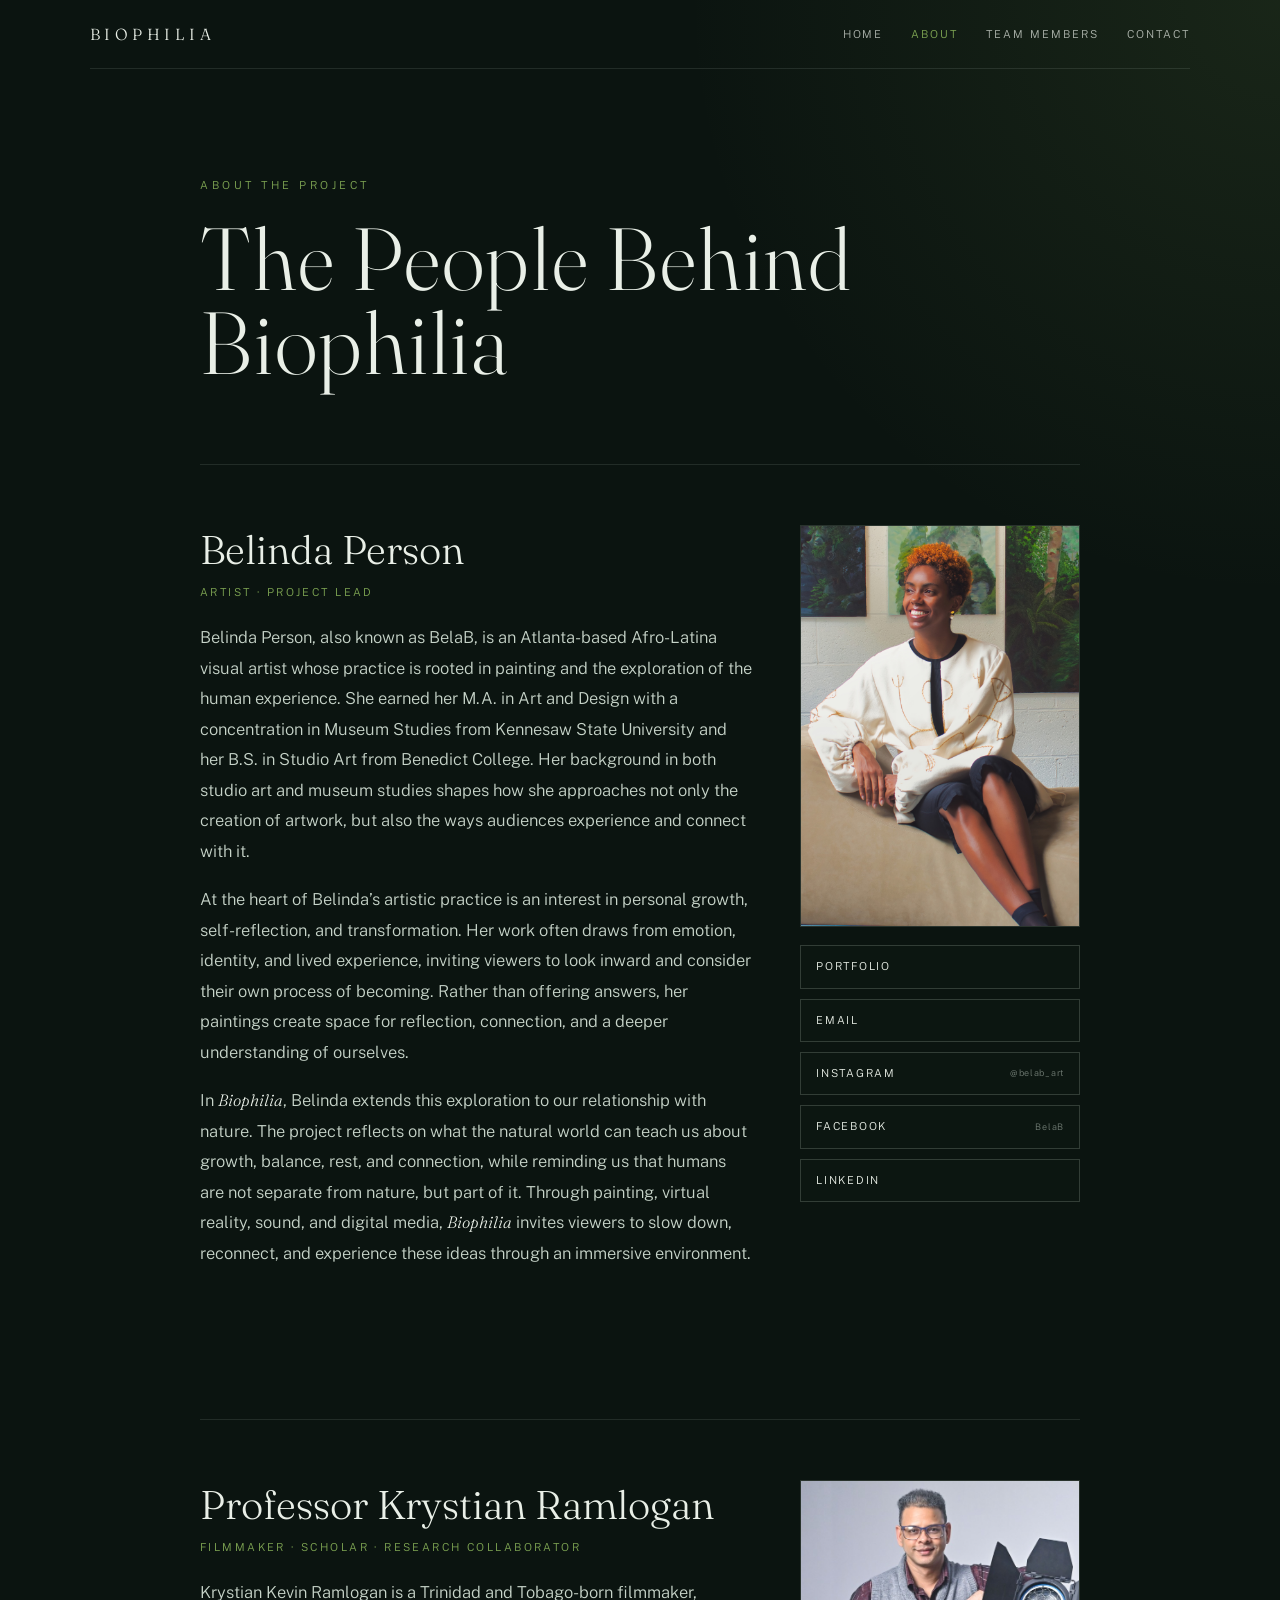
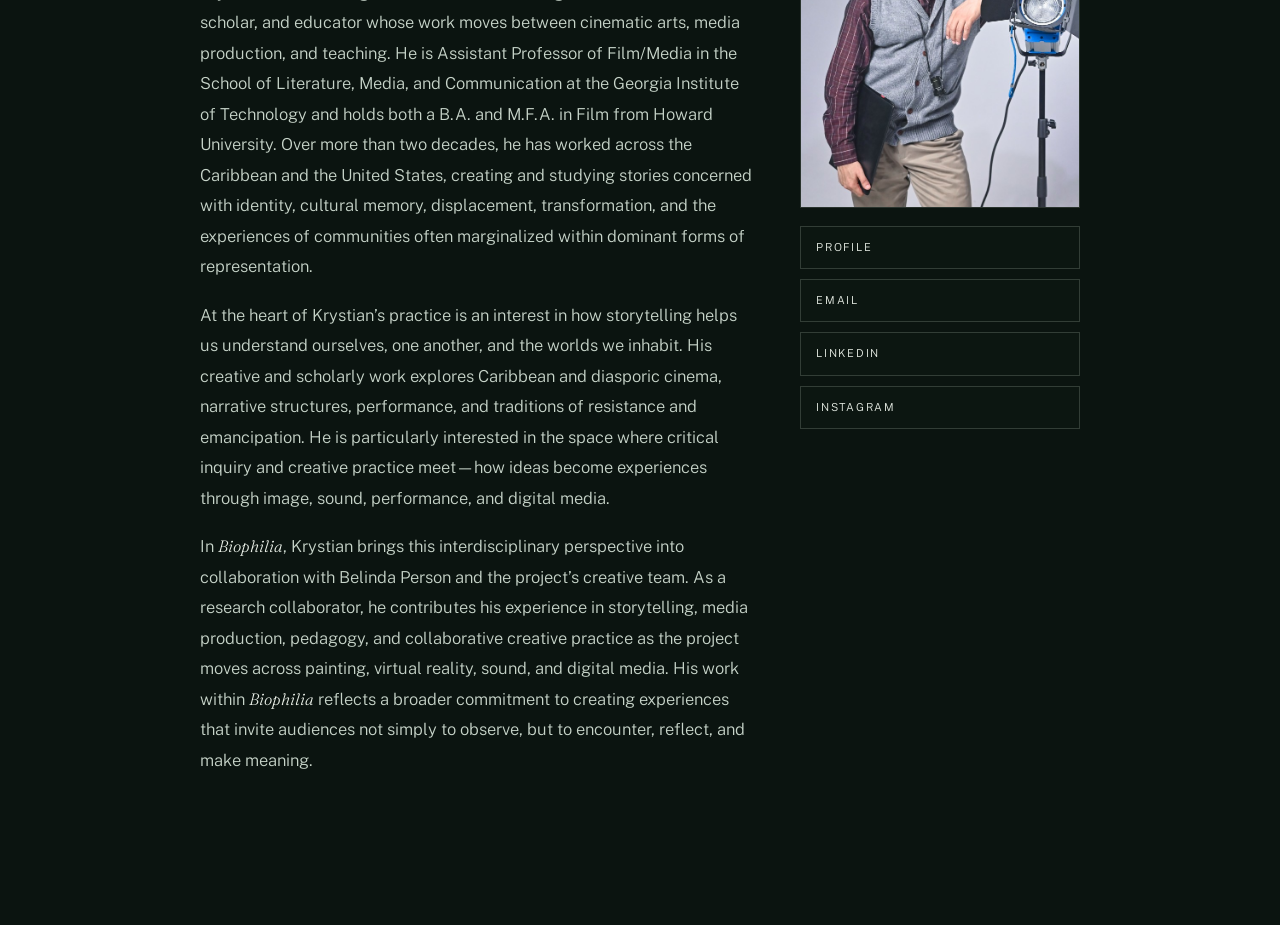
==== commit 5711f192: "Update index.html" ====
--- a/about/index.html
+++ b/about/index.html
@@ -126,7 +126,7 @@
     <section class="profile profile--with-photo">
       <div class="profile-copy">
         <h2>Professor Krystian Ramlogan</h2>
-        <div class="role">Professor · Research Collaborator</div>
+        <div class="role">Filmmaker · Scholar · Research Collaborator</div>
 
         <p class="prose">
           Krystian Kevin Ramlogan is a Trinidad and Tobago-born filmmaker, scholar,
